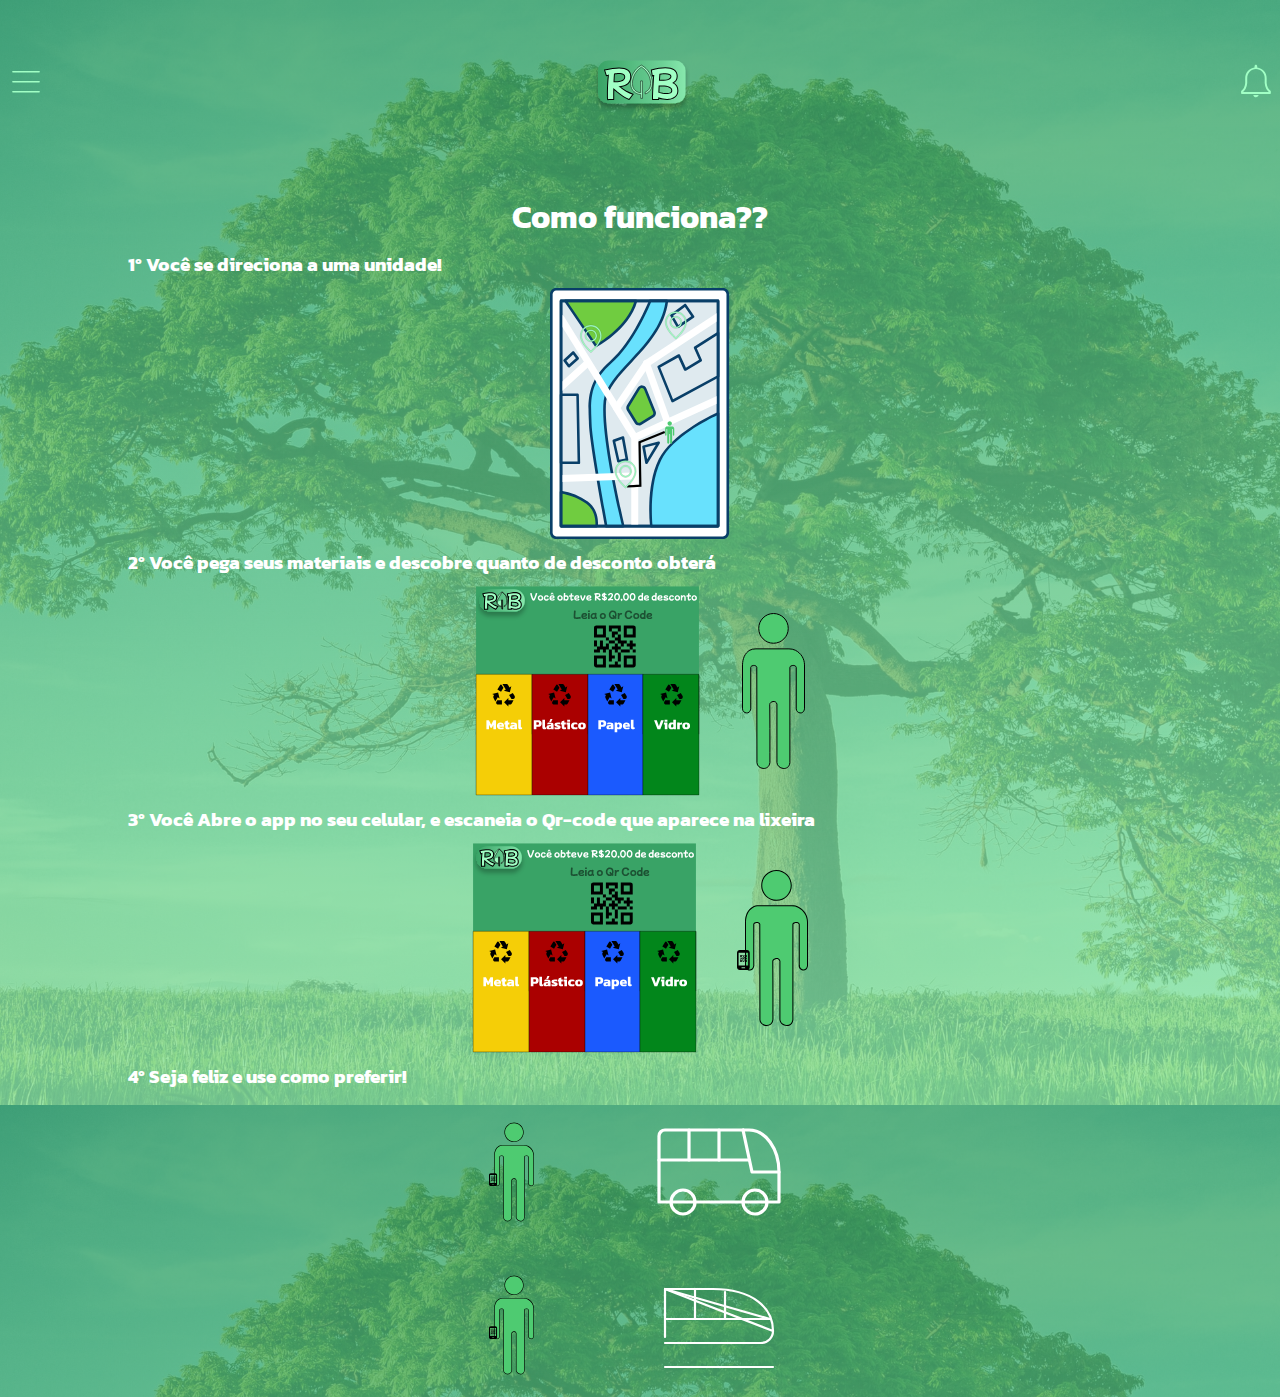
==== como-funciona.html @ 3edf7c10 "Fim da tela Como Funciona" ====
<!DOCTYPE html>
<html lang="pt-br">
<head>
    <meta charset="UTF-8">
    <meta http-equiv="X-UA-Compatible" content="IE=edge">
    <meta name="viewport" content="width=device-width, initial-scale=1.0">
    <link rel="stylesheet" href="como-funciona.css">
    <link rel="stylesheet" href="reset.css">
    <link rel="stylesheet" href="menu-lateral.css">
    <link href="https://fonts.googleapis.com/css2?family=Kanit:ital,wght@0,100;0,200;0,300;0,400;0,500;0,600;0,700;0,800;0,900;1,100;1,200;1,300;1,400;1,500;1,600;1,700;1,800;1,900&display=swap" rel="stylesheet">
    <title>Como Funciona?</title>
</head>
<body>
    <header>
        <button><img src="assets/Menu.svg" alt="Icone Menu" class="icone-menu"></button>
        <img src="assets/Logo.svg" alt="Logo ReciclaBus">
        <button><img src="assets/Notificações.svg" alt="Icone"></button>
    </header>
    <section>
        <nav class="menu-lateral">
            <img src="assets/X.svg" alt="" class="Sair-menu">
             <img src="assets/Logo.svg" alt="" class="Logo-nav">

             <div class="menuarrumacao-pai" >
                 <div class="menu-arrumacao">
                     <div class="About-us">
                        <img src="assets/Pessoas.svg" alt="" class="img-menu img-pessoas">
                        <a href="sobre.html" class="Menu-link M">Sobre nós</a>
                                     </div>
                                     <div class="Our-idea">
                        <img src="assets/Ideia.svg" alt="" class="img-menu img-ideia">
                        <a href="index.html" class="Menu-link">Nossa ideia</a>
                                     </div>
                                     <div class="Contact-us">
                        <img src="assets/Contato.svg" alt="" class="img-menu img-contato">
                        <a href="Contato.html" class="Menu-link">Fale conosco</a>
                                     </div>
                     <div class="Nearest-point">
                        <img src="assets/Localizacao.svg" alt="" class="img-menu img-localizacao">
                        <a href="#" class="Menu-link" >Como Funciona?</a>
                    </div>
                 </div>
             </menuarrumacao-pai>
    </section>
    <main>
        <section class="como-funciona">
            <h1>Como funciona??</h1>
            <div class="fase-um">
                <h2>1º Você se direciona a uma unidade!</h2>
                <img src="assets/Img-Mapa.svg" alt="" class="Img-Mapa">
            </div>
            <div class="fase-dois">
                <h2>2º Você pega seus materiais e descobre quanto de desconto obterá</h2>
                <div class="img-fase-dois">
                    <img src="assets/Lixeira-1.svg" alt="" class="Lixeira-1">
                    <img src="assets/Boneco.svg" alt="Boneco">
                </div>
            </div>
            <div class="fase-tres">
                <h2>3º Você Abre o app no seu celular, e escaneia o Qr-code que aparece na lixeira</h2>
                <div class="img-fase-tres">
                    <img src="assets/Lixeira-1.svg" alt="" class="Lixeira-1">
                    <img src="assets/Boneco-Com-Celular.svg" alt="Boneco">
                </div>
            </div>
            <div class="fase-quatro">
                <h2>4º Seja feliz e use como preferir!</h2>
                <div class="img-fase-quatro-onibus">
                    <img src="assets/Boneco-Com-Celular.svg" alt="" class="Boneco-menor">
                    <img src="assets/Onibus.svg" alt="" class="transporte">
                </div>
                <div class="img-fase-quatro-metro">
                    <img src="assets/Boneco-Com-Celular.svg" alt="" class="Boneco-menor">
                    <img src="assets/Trem.svg" alt="" class="transporte">
                </div>
            </div>
        </section>
    </main>
</body>
<script src="index.js"></script>
</html>
---- como-funciona.css ----
*{
    color: #FFFFFF;
}
main{
    margin-top: 3vh;
}
h2{
    width: 80vw;
    font-size: 1.2rem;
}
.como-funciona,.fase-um,.fase-dois,.fase-tres,.fase-quatro{
    display: flex;
    flex-direction: column;
    align-items: center;
    row-gap: 1vh;
}
.Img-Mapa{
    width: 20vh;
}
.Lixeira-1{
    width: 25vh;
}
.img-fase-dois,.img-fase-tres{
    width: 46vh;
    display: flex;
    align-items: center;
    justify-content: space-evenly;
}
.transporte{
    width: 16vh;
}
.Boneco-menor{
    width: 5vh;
}
.img-fase-quatro-metro,.img-fase-quatro-onibus{
    width: 46vh;
    display: flex;
    justify-content: space-around;
}
---- menu-lateral.css ----
*{
    font-family: 'Kanit', sans-serif;
}

body{
    margin: 0;
    height: 100vh;
    width: 100vw;
    background:url(assets/Frame\ 1.svg);
    overflow-x: hidden;
}
.logo{
    width: 100%;
}
header{
    margin: 0;
    height: 13vw;
    display: flex;
    align-items: center;
    justify-content:space-between;
}
.menu-lateral{
    display: flex;
    position: absolute;
    transition: 1s;
    width: 100vw;
    height: 32vh;
    background-color: #6DD196;
    border-radius: 10px;
    transition: 0.50s;
    top: -100vh;
    flex-direction: column;
    font-size: 2.5vh;
    row-gap: 10px;
    text-align: left;
}
.menu-arrumacao{
    width: 200px;
    height: 132.6px;
    display: flex;
    flex-direction: column;
}
.menuarrumacao-pai{
    width: 100vw;
    display: flex;
    justify-content: center;
    align-items: center;
}
.Our-idea a{
    padding-left: 8px;
}
.menu-lateral-ativo{
    font-weight: bold;
    transition: 0.50s;
    top: 0vh;
}
 .Sair-menu{
    width: 3vh;
    align-self: flex-end;
}
.Logo-nav{
    width: 37vw;
    align-self: center;
}
.img-pessoas{
    width: 3vh;
}
.img-ideia{
    width: 2vh;
}
.img-contato{
    width: 2.8vh;
}
.img-localizacao{
    width: 2.5vh;
}
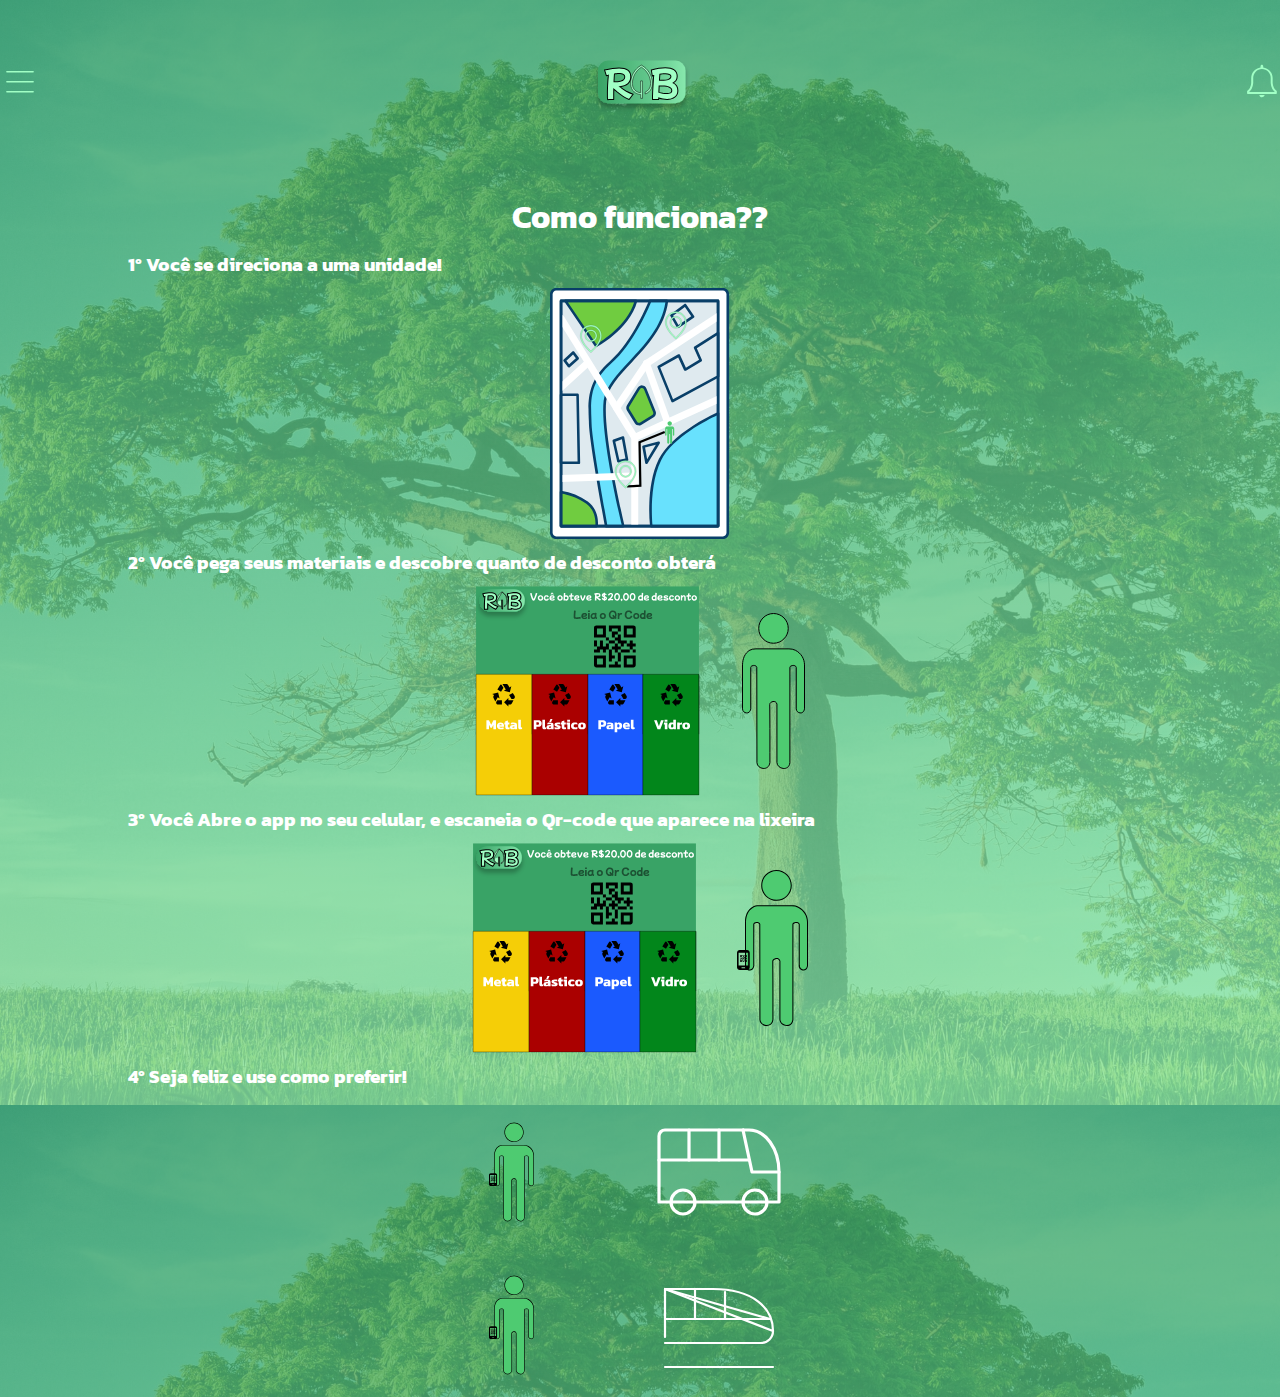
==== commit 73579c41: "fim da tela simulador" ====
--- a/como-funciona.html
+++ b/como-funciona.html
@@ -23,24 +23,28 @@
 
              <div class="menuarrumacao-pai" >
                  <div class="menu-arrumacao">
-                     <div class="About-us">
+                     <div class="Sobre-Nos">
                         <img src="assets/Pessoas.svg" alt="" class="img-menu img-pessoas">
                         <a href="sobre.html" class="Menu-link M">Sobre nós</a>
                                      </div>
-                                     <div class="Our-idea">
+                                     <div class="Nossa-ideia">
                         <img src="assets/Ideia.svg" alt="" class="img-menu img-ideia">
                         <a href="index.html" class="Menu-link">Nossa ideia</a>
                                      </div>
-                                     <div class="Contact-us">
+                                     <div class="Contato">
                         <img src="assets/Contato.svg" alt="" class="img-menu img-contato">
                         <a href="Contato.html" class="Menu-link">Fale conosco</a>
                                      </div>
-                     <div class="Nearest-point">
-                        <img src="assets/Localizacao.svg" alt="" class="img-menu img-localizacao">
-                        <a href="#" class="Menu-link" >Como Funciona?</a>
-                    </div>
+                                     <div class="Como-Funciona">
+                                        <img src="assets/Interrogacao.svg" alt="" class="img-menu img-interrogacao">
+                                        <a href="como-funciona.html" class="Menu-link" >Como Funciona</a>
+                                    </div>
+                                    <div class="Simulador">
+                                        <img src="assets/Calculadora.svg" alt="" class="img-menu img-simulador">
+                                        <a href="simulador.html" class="Simulador-link" >Simulador</a>
+                                    </div>
                  </div>
-             </menuarrumacao-pai>
+                </div>
     </section>
     <main>
         <section class="como-funciona">
--- a/menu-lateral.css
+++ b/menu-lateral.css
@@ -24,7 +24,7 @@
     position: absolute;
     transition: 1s;
     width: 100vw;
-    height: 32vh;
+    height: 35vh;
     background-color: #6DD196;
     border-radius: 10px;
     transition: 0.50s;
@@ -32,11 +32,10 @@
     flex-direction: column;
     font-size: 2.5vh;
     row-gap: 10px;
-    text-align: left;
 }
 .menu-arrumacao{
     width: 200px;
-    height: 132.6px;
+    height: 174.6px;
     display: flex;
     flex-direction: column;
 }
@@ -46,7 +45,7 @@
     justify-content: center;
     align-items: center;
 }
-.Our-idea a{
+.Nossa-ideia a{
     padding-left: 8px;
 }
 .menu-lateral-ativo{
@@ -62,6 +61,9 @@
     width: 37vw;
     align-self: center;
 }
+.Como-Funciona a{
+    margin-left: 1.2vh;
+}
 .img-pessoas{
     width: 3vh;
 }
@@ -71,6 +73,12 @@
 .img-contato{
     width: 2.8vh;
 }
-.img-localizacao{
+.img-interrogacao{
+    width: 1.5vh;
+}
+.img-simulador{
     width: 2.5vh;
-}+}
+.Simulador a{
+    margin-left: 0.3vh;
+}
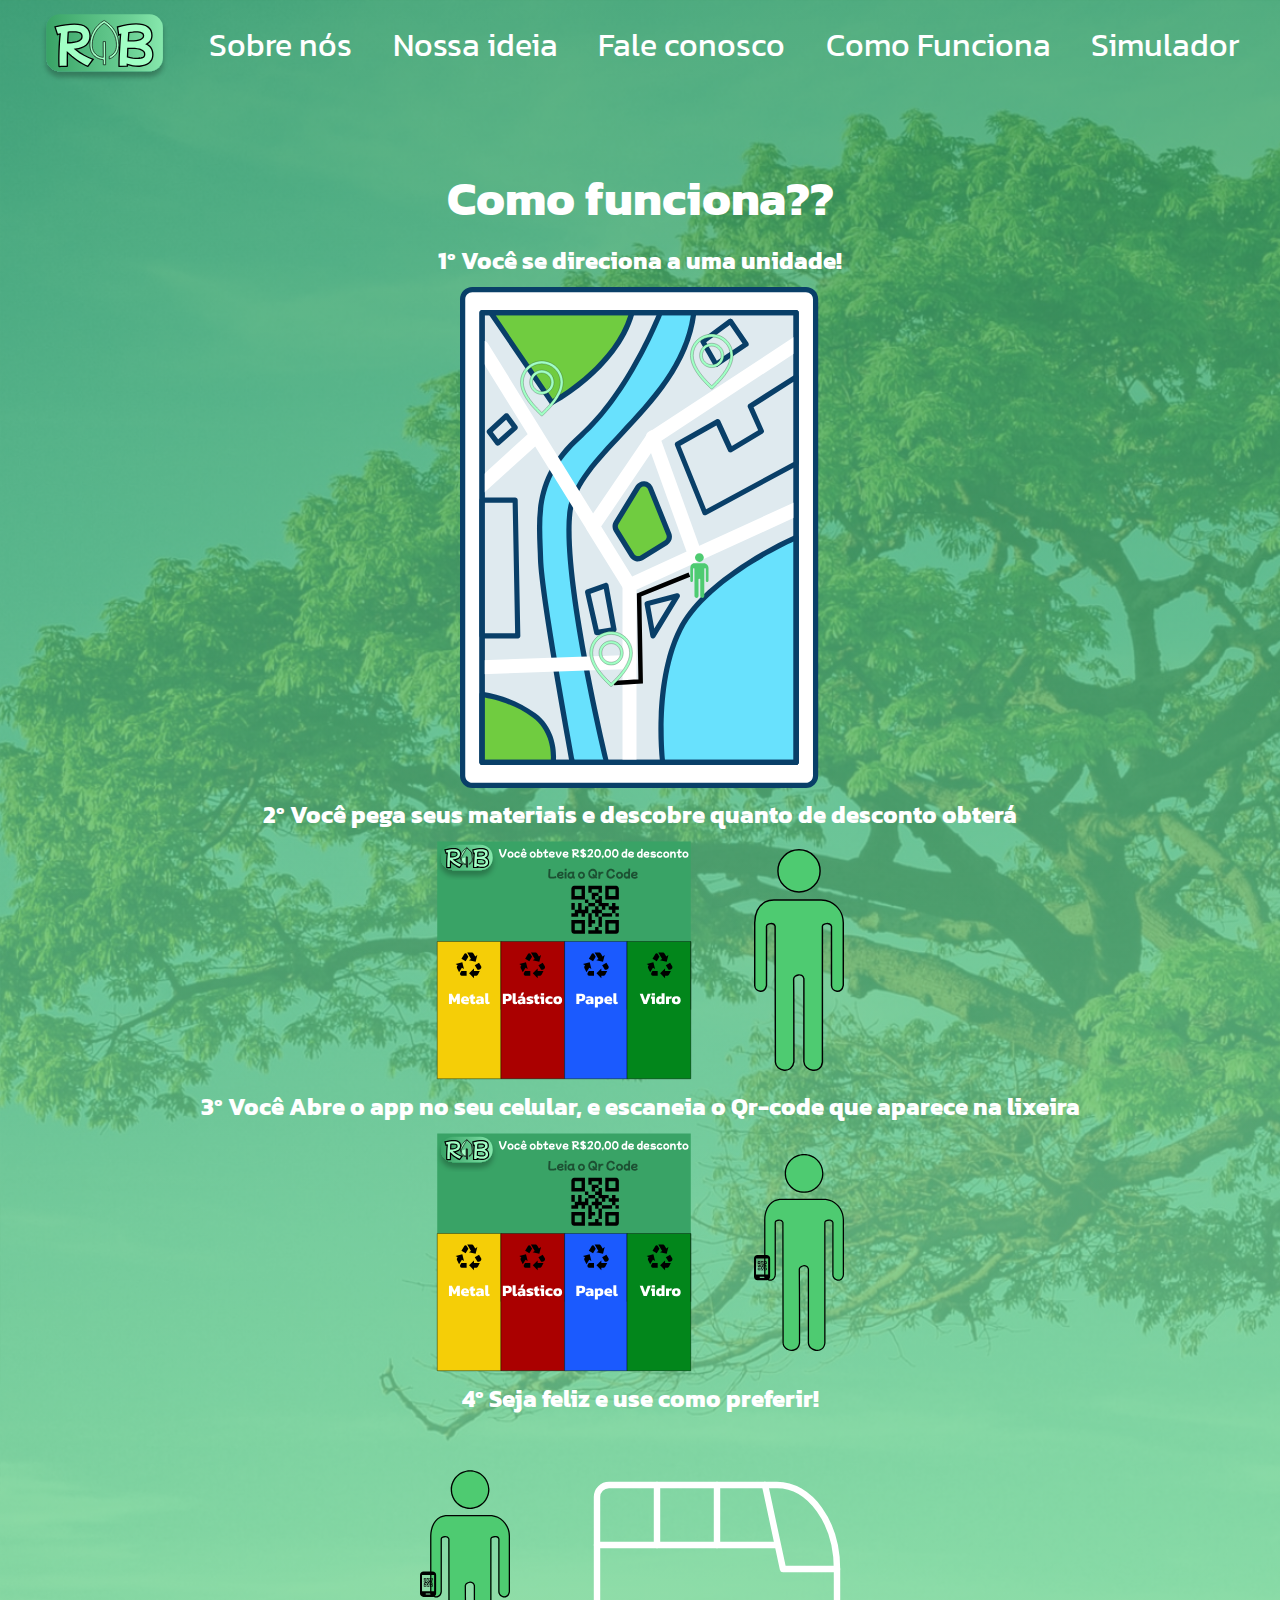
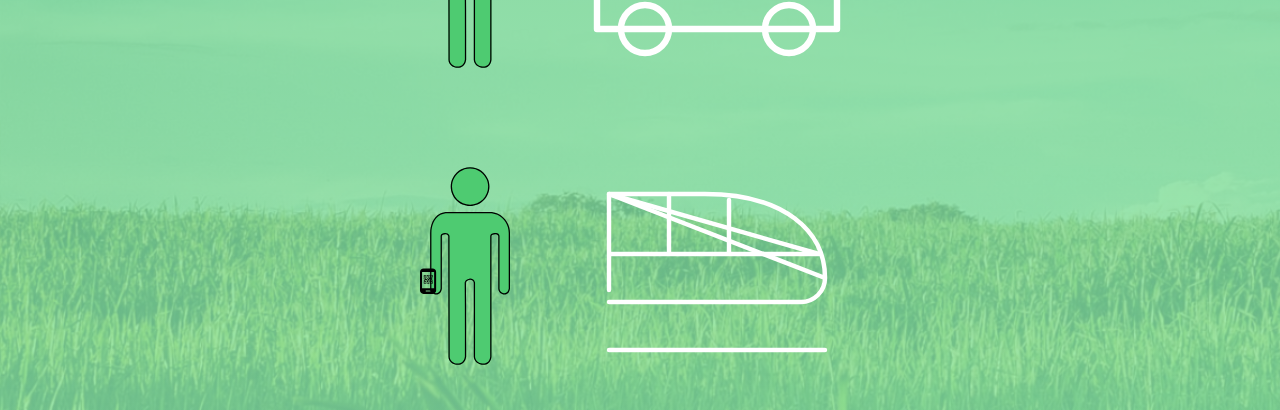
==== commit 9afadc8f: "fim do projeto" ====
--- a/como-funciona.html
+++ b/como-funciona.html
@@ -12,9 +12,21 @@
 </head>
 <body>
     <header>
-        <button><img src="assets/Menu.svg" alt="Icone Menu" class="icone-menu"></button>
-        <img src="assets/Logo.svg" alt="Logo ReciclaBus">
-        <button><img src="assets/Notificações.svg" alt="Icone"></button>
+        <div class="header-mobile">
+            <button><img src="assets/Menu.svg" alt="Icone Menu" class="icone-menu"></button>
+            <img src="assets/Logo.svg" alt="Logo ReciclaBus">
+            <button><img src="assets/Notificações.svg" alt="Icone"></button>
+        </div>
+        <div class="header-desktop">
+            <ul>
+                <li><img src="assets/Logo.svg" alt=""></li>
+                <li><a href="sobre.html">Sobre nós</a></li>
+                <li><a href="index.html">Nossa ideia</a></li>
+                <li><a href="contato.html">Fale conosco</a></li>
+                <li><a href="como-funciona.html">Como Funciona</a></li>
+                <li><a href="simulador.html">Simulador</a></li>
+            </ul>
+        </div>
     </header>
     <section>
         <nav class="menu-lateral">
@@ -57,14 +69,14 @@
                 <h2>2º Você pega seus materiais e descobre quanto de desconto obterá</h2>
                 <div class="img-fase-dois">
                     <img src="assets/Lixeira-1.svg" alt="" class="Lixeira-1">
-                    <img src="assets/Boneco.svg" alt="Boneco">
+                    <img src="assets/Boneco.svg" alt="Boneco" class="boneco-1">
                 </div>
             </div>
             <div class="fase-tres">
                 <h2>3º Você Abre o app no seu celular, e escaneia o Qr-code que aparece na lixeira</h2>
                 <div class="img-fase-tres">
                     <img src="assets/Lixeira-1.svg" alt="" class="Lixeira-1">
-                    <img src="assets/Boneco-Com-Celular.svg" alt="Boneco">
+                    <img src="assets/Boneco-Com-Celular.svg" alt="Boneco" class="boneco-1">
                 </div>
             </div>
             <div class="fase-quatro">
--- a/como-funciona.css
+++ b/como-funciona.css
@@ -36,4 +36,36 @@
     width: 46vh;
     display: flex;
     justify-content: space-around;
+}
+@media screen and (min-width:1024px) {
+    h1{
+        font-size: 3rem;
+    }
+    h2{
+        font-size: 1.5rem;
+        text-align: center;
+    }
+    .Img-Mapa{
+        width: 40vh;
+    }
+    .img-fase-dois,.img-fase-tres{
+        width: 59vh;
+    
+    }
+    .Lixeira-1{
+        width: 20vw;
+    }
+    .boneco-1{
+        width: 7vw;
+    }
+    .Boneco-menor{
+        width: 10vh;
+    }
+    .transporte{
+        width: 32vh;
+    }
+    .img-fase-quatro-onibus,.img-fase-quatro-metro{
+        width: 56vh;
+    }
+
 }--- a/menu-lateral.css
+++ b/menu-lateral.css
@@ -6,13 +6,16 @@
     margin: 0;
     height: 100vh;
     width: 100vw;
-    background:url(assets/Frame\ 1.svg);
+    background:url(assets/background-mobile.svg);
     overflow-x: hidden;
+}
+header{
+    height: 15vw;
 }
 .logo{
     width: 100%;
 }
-header{
+.header-mobile{
     margin: 0;
     height: 13vw;
     display: flex;
@@ -82,3 +85,69 @@
 .Simulador a{
     margin-left: 0.3vh;
 }
+.header-desktop{
+    display: none;
+}
+strong{
+    font-weight: bold;
+}
+@media screen and (min-width:1024px){
+    body{
+        background: url(assets/background-desktop.svg);
+    }
+    .header-mobile{
+        display: none;
+    }
+    .header-desktop{
+        display: block;
+    }
+    header{
+        height: 15vh;
+    }
+    .header-desktop ul{
+        display: flex;
+        flex-direction: row;
+        justify-content: space-evenly;
+        font-size: 2rem;
+        align-items:center;
+    }.header-desktop li{
+        display: flex;
+        align-items: center;
+        transition: 0.5s;
+    }
+    .header-desktop a{
+        transition: 0.5s;
+    }
+    .header-desktop a:hover{
+        color: #6DD196;
+        transition: 0.5s;
+    }
+    .header-desktop img{
+        width: 10vw;
+    }
+    .header-desktop li{
+        height: 10vh;
+    }
+    .parte1-main,.parte2-main{
+        display: flex;
+        flex-direction: row;
+        width: 100vw;
+        justify-content: space-around;
+        align-items: flex-start;
+    }
+    .parte1-main img{
+        width: 14vw;
+    }
+    .parte1-main h2{
+        width: 40vw;
+        font-size: 3rem;
+        text-align: left;
+    }
+    strong{
+        color: #A1FFC5;
+        font-weight: bold;
+    }
+    .parte2-main{
+        display: none;
+    }
+}